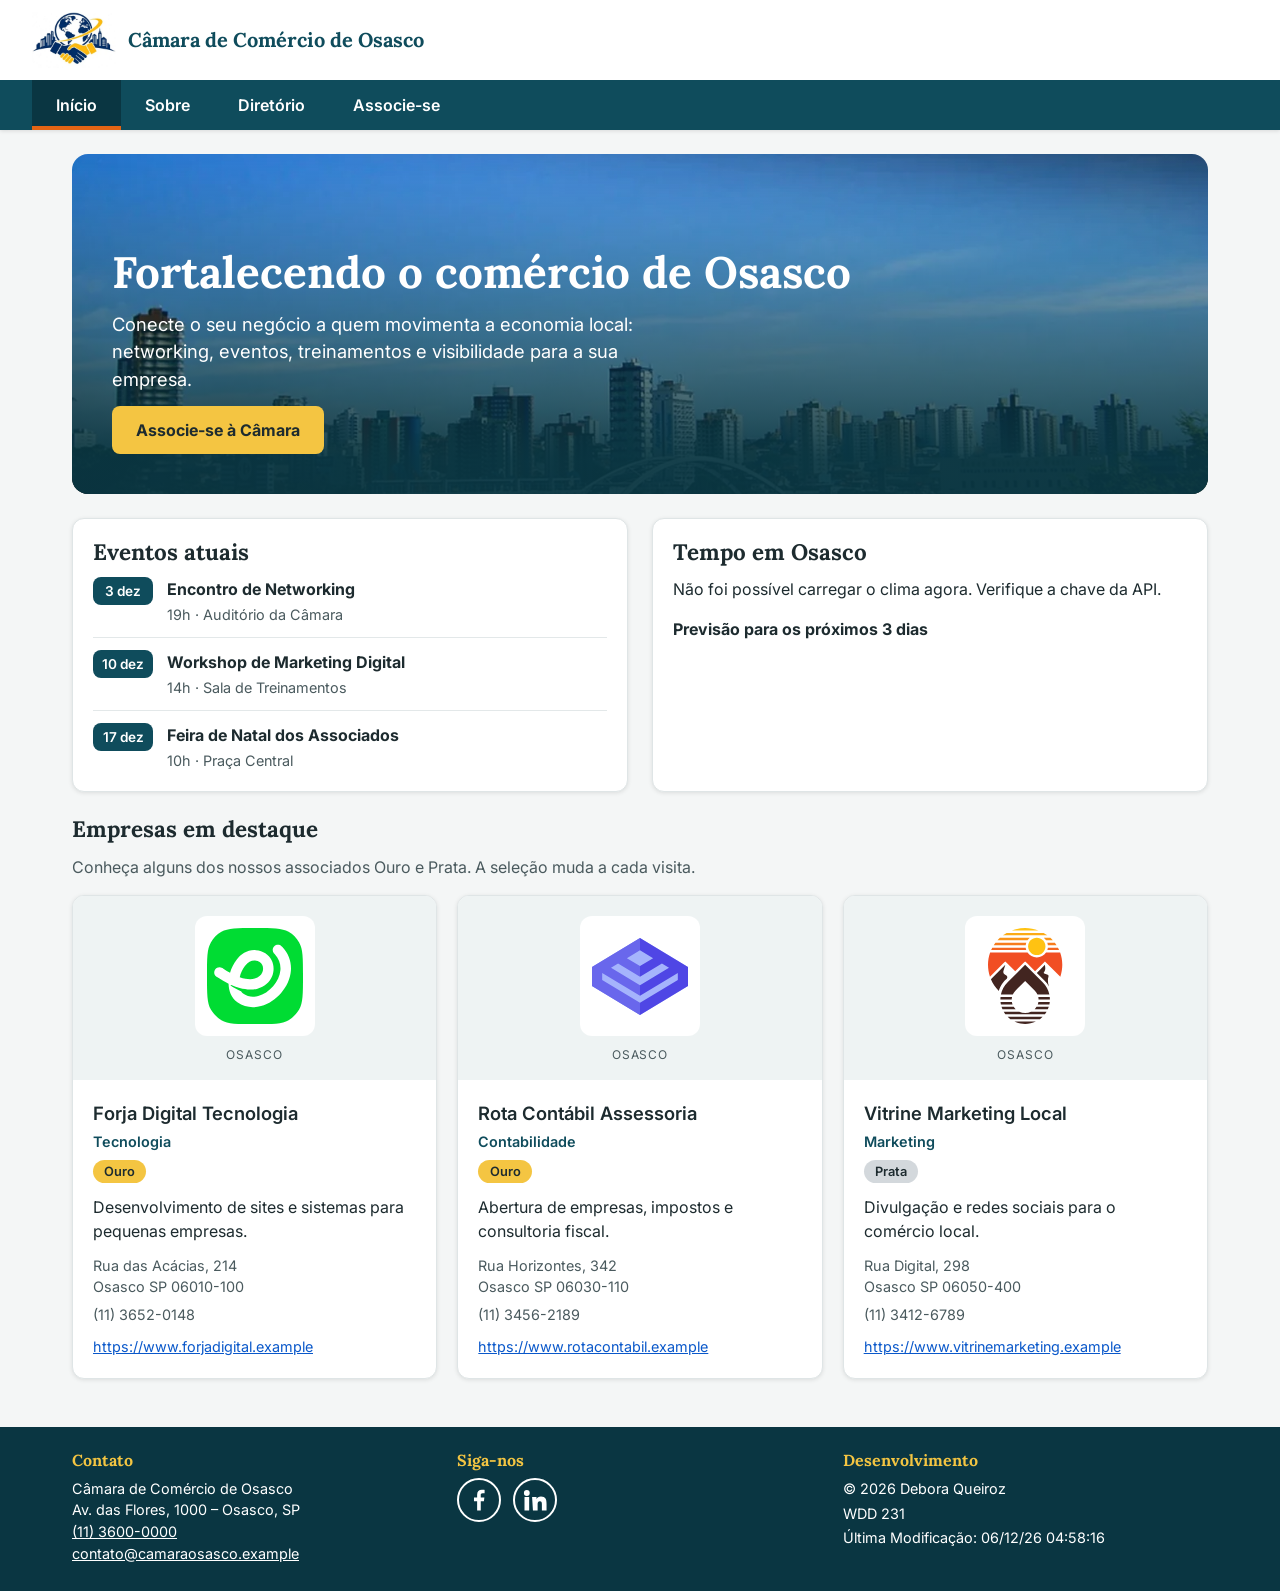
==== camara/index.html @ 23d0fd8e "site camara de comercio semana 3" ====
<!DOCTYPE html>
<html lang="pt-BR">

<head>
    <meta charset="UTF-8">
    <meta name="viewport" content="width=device-width, initial-scale=1.0">
    <title>Câmara de Comércio de Osasco | Início</title>
    <meta name="description"
        content="Câmara de Comércio de Osasco: eventos, previsão do tempo, empresas em destaque e como se associar para fortalecer o comércio local.">
    <meta name="author" content="Debora Queiroz">

    <!-- Open Graph (Facebook) -->
    <meta property="og:title" content="Câmara de Comércio de Osasco | Início">
    <meta property="og:description"
        content="Câmara de Comércio de Osasco: eventos, previsão do tempo, empresas em destaque e como se associar para fortalecer o comércio local.">
    <meta property="og:image" content="https://debora1207.github.io/wdd231/camara/imagens/camara-og.jpg">
    <meta property="og:url" content="https://debora1207.github.io/wdd231/camara/index.html">

    <link rel="preconnect" href="https://fonts.googleapis.com">
    <link rel="preconnect" href="https://fonts.gstatic.com" crossorigin>
    <link
        href="https://fonts.googleapis.com/css2?family=Inter:wght@400;500;600&family=Lora:wght@600;700&display=swap"
        rel="stylesheet">

    <link rel="icon" href="favicon.ico">
    <link rel="stylesheet" href="estilos/normalize.css">
    <link rel="stylesheet" href="estilos/telas-pequenas.css">
    <link rel="stylesheet" href="estilos/telas-grandes.css">

    <script src="scripts/navegacao.js" defer></script>
    <script src="scripts/data.js" defer></script>
    <script type="module" src="scripts/destaques.mjs"></script>
    <script type="module" src="scripts/clima.mjs"></script>
</head>

<body>
    <header>
        <div class="barra">
            <div class="marca">
                <img src="imagens/logo-camara.webp" alt="Logotipo da Câmara de Comércio de Osasco" width="84" height="56">
                <span>Câmara de Comércio de Osasco</span>
            </div>
            <button id="botaoMenu" type="button" aria-label="Abrir menu" aria-expanded="false"
                aria-controls="menuPrincipal">&#9776;</button>
        </div>
        <nav id="menuPrincipal" aria-label="Navegação principal">
            <ul>
                <li><a href="index.html" aria-current="page">Início</a></li>
                <li><a href="sobre.html">Sobre</a></li>
                <li><a href="diretorio.html">Diretório</a></li>
                <li><a href="associe-se.html">Associe-se</a></li>
            </ul>
        </nav>
    </header>

    <main class="inicio">
        <section class="banner">
            <img src="imagens/hero-osasco.webp"
                alt="Horizonte de prédios da cidade sob um céu azul, com um arco branco ao centro"
                width="1400" height="441" fetchpriority="high">
            <div class="banner-texto">
                <h1>Fortalecendo o comércio de Osasco</h1>
                <p>Conecte o seu negócio a quem movimenta a economia local: networking, eventos, treinamentos e
                    visibilidade para a sua empresa.</p>
                <a class="botao" href="associe-se.html">Associe-se à Câmara</a>
            </div>
        </section>

        <section class="bloco eventos">
            <h2>Eventos atuais</h2>
            <ul>
                <li>
                    <time datetime="2026-12-03">3 dez</time>
                    <div>
                        <h3>Encontro de Networking</h3>
                        <p>19h &middot; Auditório da Câmara</p>
                    </div>
                </li>
                <li>
                    <time datetime="2026-12-10">10 dez</time>
                    <div>
                        <h3>Workshop de Marketing Digital</h3>
                        <p>14h &middot; Sala de Treinamentos</p>
                    </div>
                </li>
                <li>
                    <time datetime="2026-12-17">17 dez</time>
                    <div>
                        <h3>Feira de Natal dos Associados</h3>
                        <p>10h &middot; Praça Central</p>
                    </div>
                </li>
            </ul>
        </section>

        <section class="bloco clima">
            <h2>Tempo em Osasco</h2>
            <div id="climaAtual" class="clima-atual" aria-live="polite">Carregando o clima...</div>
            <h3>Previsão para os próximos 3 dias</h3>
            <ul id="previsao" class="previsao"></ul>
        </section>

        <section class="destaques">
            <h2>Empresas em destaque</h2>
            <p class="subtitulo">Conheça alguns dos nossos associados Ouro e Prata. A seleção muda a cada visita.</p>
            <div id="destaques" class="grade"></div>
        </section>
    </main>

    <footer>
        <div class="rodape-grade">
            <div class="contato">
                <h2>Contato</h2>
                <address>
                    Câmara de Comércio de Osasco<br>
                    Av. das Flores, 1000 &ndash; Osasco, SP<br>
                    <a href="tel:+551136000000">(11) 3600-0000</a><br>
                    <a href="mailto:contato@camaraosasco.example">contato@camaraosasco.example</a>
                </address>
            </div>
            <div class="redes-sociais">
                <h2>Siga-nos</h2>
                <ul class="redes" aria-label="Redes sociais">
                    <li>
                        <a href="https://www.facebook.com/" aria-label="Facebook da Câmara" target="_blank"
                            rel="noopener">
                            <svg viewBox="0 0 24 24" width="28" height="28" fill="currentColor" aria-hidden="true">
                                <path
                                    d="M13.5 21v-8h2.7l.4-3.2h-3.1V7.8c0-.9.3-1.5 1.6-1.5h1.7V3.4c-.3 0-1.3-.1-2.4-.1-2.4 0-4 1.5-4 4.1v2.4H7.7V13h2.7v8z" />
                            </svg>
                        </a>
                    </li>
                    <li>
                        <a href="https://www.linkedin.com/in/deboraabqueiroz" aria-label="LinkedIn" target="_blank"
                            rel="noopener">
                            <svg viewBox="0 0 24 24" width="28" height="28" fill="currentColor" aria-hidden="true">
                                <path
                                    d="M4.98 3.5a2.5 2.5 0 11-.02 5 2.5 2.5 0 01.02-5zM3 9.5h4V21H3zM9.5 9.5h3.8v1.6h.05c.53-1 1.83-2.05 3.77-2.05 4.03 0 4.78 2.65 4.78 6.1V21h-4v-5.1c0-1.22-.02-2.78-1.7-2.78-1.7 0-1.96 1.33-1.96 2.69V21h-4z" />
                            </svg>
                        </a>
                    </li>
                </ul>
            </div>
            <div class="desenvolvimento">
                <h2>Desenvolvimento</h2>
                <p>&copy; <span id="anoAtual"></span> Debora Queiroz</p>
                <p>WDD 231</p>
                <p id="ultimaModificacao"></p>
            </div>
        </div>
    </footer>
</body>

</html>
---- camara/estilos/telas-pequenas.css ----
:root {
    --primaria: #0f4c5c;
    --primaria-escura: #0a3642;
    --secundaria: #e36414;
    --ouro: #f4c542;
    --fundo: #f4f6f6;
    --texto: #1d2b2f;
    --suave: #4a5a5e;
    --link: #0a58ca;
    --branco: #ffffff;
    --zebra: #e6f1f3;
    --fonte-titulo: "Lora", Georgia, serif;
    --fonte-texto: "Inter", Arial, sans-serif;
}

*,
*::before,
*::after {
    box-sizing: border-box;
}

body {
    font-family: var(--fonte-texto);
    font-size: 1rem;
    line-height: 1.5;
    color: var(--texto);
    background-color: var(--fundo);
}

img {
    max-width: 100%;
    height: auto;
}

h1,
h2 {
    font-family: var(--fonte-titulo);
    line-height: 1.2;
}

a {
    color: var(--link);
}

a:focus-visible,
button:focus-visible {
    outline: 3px solid var(--secundaria);
    outline-offset: 2px;
}

/* ---------- Cabeçalho e navegação ---------- */

header {
    background-color: var(--branco);
    box-shadow: 0 1px 4px rgba(0, 0, 0, 0.12);
}

.barra {
    display: flex;
    align-items: center;
    justify-content: space-between;
    gap: 0.75rem;
    padding: 0.75rem 1rem;
}

.marca {
    display: flex;
    align-items: center;
    gap: 0.75rem;
    font-family: var(--fonte-titulo);
    font-size: 1.05rem;
    font-weight: 700;
    line-height: 1.2;
    color: var(--primaria);
}

#botaoMenu {
    flex-shrink: 0;
    min-width: 44px;
    min-height: 44px;
    font-size: 1.75rem;
    line-height: 1;
    color: var(--primaria);
    background: transparent;
    border: 2px solid var(--primaria);
    border-radius: 0.25rem;
    cursor: pointer;
}

#botaoMenu:hover {
    background-color: var(--ouro);
}

nav {
    display: none;
    color: var(--branco);
    background-color: var(--primaria);
}

nav.aberto {
    display: block;
}

nav ul {
    margin: 0;
    padding: 0;
    list-style: none;
}

nav a {
    display: block;
    padding: 0.85rem 1rem;
    font-weight: 600;
    color: var(--branco);
    text-decoration: none;
    border-left: 4px solid transparent;
    border-bottom: 1px solid var(--primaria-escura);
}

nav a[aria-current="page"] {
    background-color: var(--primaria-escura);
    border-left-color: var(--secundaria);
}

nav a:hover,
nav a[aria-current="page"]:hover {
    color: var(--texto);
    background-color: var(--ouro);
}

nav a:focus-visible {
    outline-color: var(--ouro);
    outline-offset: -3px;
}

/* ---------- Conteúdo ---------- */

main {
    padding: 1rem;
}

.hero {
    position: relative;
    overflow: hidden;
    padding: 1.5rem 1.25rem;
    color: var(--branco);
    background-color: var(--primaria-escura);
    border-radius: 1rem;
}

.hero::after {
    content: "";
    position: absolute;
    top: -3rem;
    right: -3rem;
    width: 9rem;
    height: 9rem;
    border: 1.25rem solid rgba(255, 255, 255, 0.08);
    border-radius: 50%;
}

.hero .chamada {
    margin: 0 0 0.5rem;
    font-size: 0.8rem;
    font-weight: 600;
    letter-spacing: 0.12em;
    text-transform: uppercase;
    color: var(--ouro);
}

.hero h1 {
    margin: 0 0 0.75rem;
    font-size: 2rem;
}

.hero p:last-child {
    position: relative;
    margin: 0;
    max-width: 36rem;
}

.aviso {
    margin: 1rem 0;
    padding: 0.75rem 1rem;
    font-size: 0.9rem;
    background-color: #fbf3df;
    border-left: 4px solid var(--secundaria);
}

.topo-diretorio {
    display: flex;
    flex-wrap: wrap;
    align-items: center;
    justify-content: space-between;
    gap: 0.75rem;
}

.topo-diretorio h2 {
    margin: 0;
    font-size: 1.5rem;
}

.contagem {
    margin: 0.75rem 0 1rem;
    color: var(--suave);
}

.alternar {
    display: flex;
    gap: 0.5rem;
}

.alternar button {
    display: flex;
    align-items: center;
    gap: 0.4rem;
    min-height: 44px;
    padding: 0.5rem 1rem;
    font-weight: 600;
    color: var(--primaria-escura);
    background-color: var(--branco);
    border: 2px solid var(--primaria);
    border-radius: 0.5rem;
    cursor: pointer;
}

.alternar button:hover {
    background-color: var(--ouro);
}

.alternar button[aria-pressed="true"] {
    color: var(--branco);
    background-color: var(--primaria-escura);
    border-color: var(--primaria-escura);
}

.alternar button[aria-pressed="true"]:hover {
    color: var(--texto);
    background-color: var(--ouro);
}

/* ---------- Visualização em grade ---------- */

.grade {
    display: grid;
    grid-template-columns: 1fr;
    gap: 1.25rem;
}

.cartao {
    overflow: hidden;
    background-color: var(--branco);
    border: 1px solid #dfe5e6;
    border-radius: 0.75rem;
    box-shadow: 0 1px 4px rgba(0, 0, 0, 0.1);
}

.area-logo {
    padding: 1.25rem 1rem 1rem;
    text-align: center;
    background-color: #eef3f3;
}

.area-logo img {
    display: block;
    width: 120px;
    height: 120px;
    margin: 0 auto 0.6rem;
    padding: 0.75rem;
    object-fit: contain;
    background-color: var(--branco);
    border-radius: 0.75rem;
}

.cidade-topo {
    margin: 0;
    font-size: 0.75rem;
    letter-spacing: 0.08em;
    text-transform: uppercase;
    color: var(--suave);
}

.corpo {
    padding: 1.25rem;
}

.cartao h3 {
    margin: 0;
    font-family: var(--fonte-texto);
    font-size: 1.15rem;
    font-weight: 600;
}

.cartao .categoria {
    margin: 0.2rem 0 0;
    font-size: 0.9rem;
    font-weight: 600;
    color: var(--primaria);
}

.nivel {
    display: inline-block;
    margin-top: 0.5rem;
    padding: 0.1rem 0.7rem;
    font-size: 0.8rem;
    font-weight: 600;
    color: var(--texto);
    border-radius: 1rem;
}

.nivel-1 {
    background-color: #dfe9e6;
}

.nivel-2 {
    background-color: #d3d8dc;
}

.nivel-3 {
    background-color: var(--ouro);
}

.cartao .descricao {
    margin: 0.75rem 0;
}

.cartao .endereco,
.cartao .telefone {
    margin: 0.4rem 0 0;
    font-size: 0.9rem;
    color: var(--suave);
}

.cartao .site {
    display: inline-block;
    margin-top: 0.6rem;
    font-size: 0.9rem;
    word-break: break-word;
}

/* ---------- Visualização em lista ---------- */

.lista {
    display: block;
}

.lista .cartao {
    border-radius: 0;
    box-shadow: none;
    border-width: 0 0 1px;
}

.lista .cartao:nth-child(odd) {
    background-color: var(--zebra);
}

.lista .area-logo,
.lista .descricao {
    display: none;
}

.lista .corpo {
    padding: 1rem;
}

.lista .cartao .site {
    margin-top: 0.5rem;
}

/* ---------- Página inicial ---------- */

.inicio {
    display: grid;
    gap: 1.25rem;
}

.banner {
    position: relative;
    overflow: hidden;
    background-color: var(--primaria-escura);
    border-radius: 1rem;
}

.banner img {
    display: block;
    width: 100%;
    height: 320px;
    object-fit: cover;
    object-position: 54% 50%;
}

.banner-texto {
    position: absolute;
    inset: 0;
    display: flex;
    flex-direction: column;
    align-items: flex-start;
    justify-content: flex-end;
    gap: 0.75rem;
    padding: 1.25rem;
    color: var(--branco);
    background: linear-gradient(to top, rgba(10, 54, 66, 0.95) 10%, rgba(10, 54, 66, 0.3) 70%, rgba(10, 54, 66, 0));
}

.banner-texto h1 {
    margin: 0;
    font-size: 1.75rem;
}

.banner-texto p {
    margin: 0;
    max-width: 34rem;
}

.botao {
    display: inline-block;
    padding: 0.75rem 1.5rem;
    font-weight: 700;
    color: var(--texto);
    text-decoration: none;
    background-color: var(--ouro);
    border-radius: 0.5rem;
}

.botao:hover {
    background-color: var(--branco);
}

.bloco {
    padding: 1.25rem;
    background-color: var(--branco);
    border: 1px solid #dfe5e6;
    border-radius: 0.75rem;
    box-shadow: 0 1px 4px rgba(0, 0, 0, 0.1);
}

.bloco h2,
.destaques h2 {
    margin: 0 0 0.75rem;
    font-size: 1.4rem;
}

.bloco h3 {
    font-family: var(--fonte-texto);
}

.eventos ul {
    margin: 0;
    padding: 0;
    list-style: none;
}

.eventos li {
    display: flex;
    align-items: flex-start;
    gap: 0.9rem;
    padding: 0.75rem 0;
    border-bottom: 1px solid #e3e8e9;
}

.eventos li:first-child {
    padding-top: 0;
}

.eventos li:last-child {
    padding-bottom: 0;
    border-bottom: none;
}

.eventos time {
    flex-shrink: 0;
    min-width: 3.75rem;
    padding: 0.35rem 0.4rem;
    font-size: 0.85rem;
    font-weight: 600;
    line-height: 1.2;
    text-align: center;
    color: var(--branco);
    background-color: var(--primaria);
    border-radius: 0.5rem;
}

.eventos h3 {
    margin: 0;
    font-size: 1rem;
}

.eventos p {
    margin: 0.15rem 0 0;
    font-size: 0.9rem;
    color: var(--suave);
}

.clima-atual {
    display: flex;
    align-items: center;
    gap: 0.75rem;
    margin-bottom: 1rem;
}

.clima-atual img {
    background-color: #eef3f3;
    border-radius: 50%;
}

.temperatura {
    margin: 0;
    font-size: 2.25rem;
    font-weight: 700;
    line-height: 1;
}

.descricao-clima {
    margin: 0.2rem 0 0;
    color: var(--suave);
}

.clima h3 {
    margin: 0 0 0.5rem;
    font-size: 1rem;
}

.previsao {
    display: grid;
    grid-template-columns: repeat(3, 1fr);
    gap: 0.5rem;
    margin: 0;
    padding: 0;
    list-style: none;
}

.previsao li {
    padding: 0.6rem 0.4rem;
    font-size: 0.85rem;
    text-align: center;
    background-color: #eef3f3;
    border-radius: 0.5rem;
}

.previsao .dia,
.previsao .temps {
    display: block;
}

.previsao .dia {
    font-weight: 600;
}

.destaques .subtitulo {
    margin: 0 0 1rem;
    color: var(--suave);
}

/* ---------- Rodapé ---------- */

footer {
    margin-top: 1.5rem;
    color: var(--branco);
    background-color: var(--primaria-escura);
}

.rodape-grade {
    display: grid;
    gap: 1.25rem;
    padding: 1.5rem 1rem;
    text-align: center;
}

footer h2 {
    margin: 0 0 0.5rem;
    font-size: 1rem;
    color: var(--ouro);
}

footer p,
footer address {
    margin: 0.2rem 0;
    font-size: 0.9rem;
    font-style: normal;
}

footer a {
    color: var(--branco);
}

.redes {
    display: flex;
    justify-content: center;
    gap: 0.75rem;
    margin: 0;
    padding: 0;
    list-style: none;
}

.redes a {
    display: flex;
    align-items: center;
    justify-content: center;
    width: 44px;
    height: 44px;
    border: 2px solid var(--branco);
    border-radius: 50%;
}

.redes a:hover {
    color: var(--texto);
    background-color: var(--ouro);
    border-color: var(--ouro);
}
---- camara/estilos/telas-grandes.css ----
/* Telas grandes: este arquivo vem depois de telas-pequenas.css */

@media (min-width: 768px) {

    .barra {
        padding: 0.75rem 2rem;
    }

    .marca {
        font-size: 1.25rem;
    }

    #botaoMenu {
        display: none;
    }

    nav {
        display: block;
    }

    nav ul {
        display: flex;
        padding: 0 2rem;
    }

    nav a {
        padding: 0.8rem 1.5rem;
        border-left: none;
        border-bottom: none;
        box-shadow: inset 0 -4px 0 transparent;
    }

    nav a[aria-current="page"] {
        box-shadow: inset 0 -4px 0 var(--secundaria);
    }

    main {
        max-width: 1200px;
        margin: 0 auto;
        padding: 1.5rem 2rem;
    }

    .hero {
        padding: 2.5rem 2.5rem;
    }

    .hero h1 {
        font-size: 3rem;
    }

    .hero::after {
        top: -4rem;
        right: -4rem;
        width: 14rem;
        height: 14rem;
    }

    .grade {
        grid-template-columns: repeat(auto-fill, minmax(280px, 1fr));
    }

    .lista .corpo {
        display: grid;
        grid-template-columns: 1.3fr 1.5fr 1fr 1.6fr;
        gap: 1rem;
        align-items: center;
        padding: 1rem 1.25rem;
    }

    .lista .cartao .endereco,
    .lista .cartao .telefone,
    .lista .cartao .site {
        margin: 0;
    }

    .rodape-grade {
        grid-template-columns: repeat(3, 1fr);
        max-width: 1200px;
        margin: 0 auto;
        padding: 1.5rem 2rem;
        text-align: left;
    }

    .redes {
        justify-content: flex-start;
    }
}

@media (min-width: 768px) {

    .inicio {
        grid-template-columns: 1fr 1fr;
        gap: 1.5rem;
    }

    .banner,
    .destaques {
        grid-column: 1 / -1;
    }

    .banner img {
        height: 340px;
        object-position: 50% 50%;
    }

    .banner-texto {
        padding: 2.5rem;
    }

    .banner-texto h1 {
        font-size: 2.75rem;
    }

    .banner-texto p {
        font-size: 1.15rem;
    }

    .destaques .grade {
        grid-template-columns: repeat(3, 1fr);
    }
}
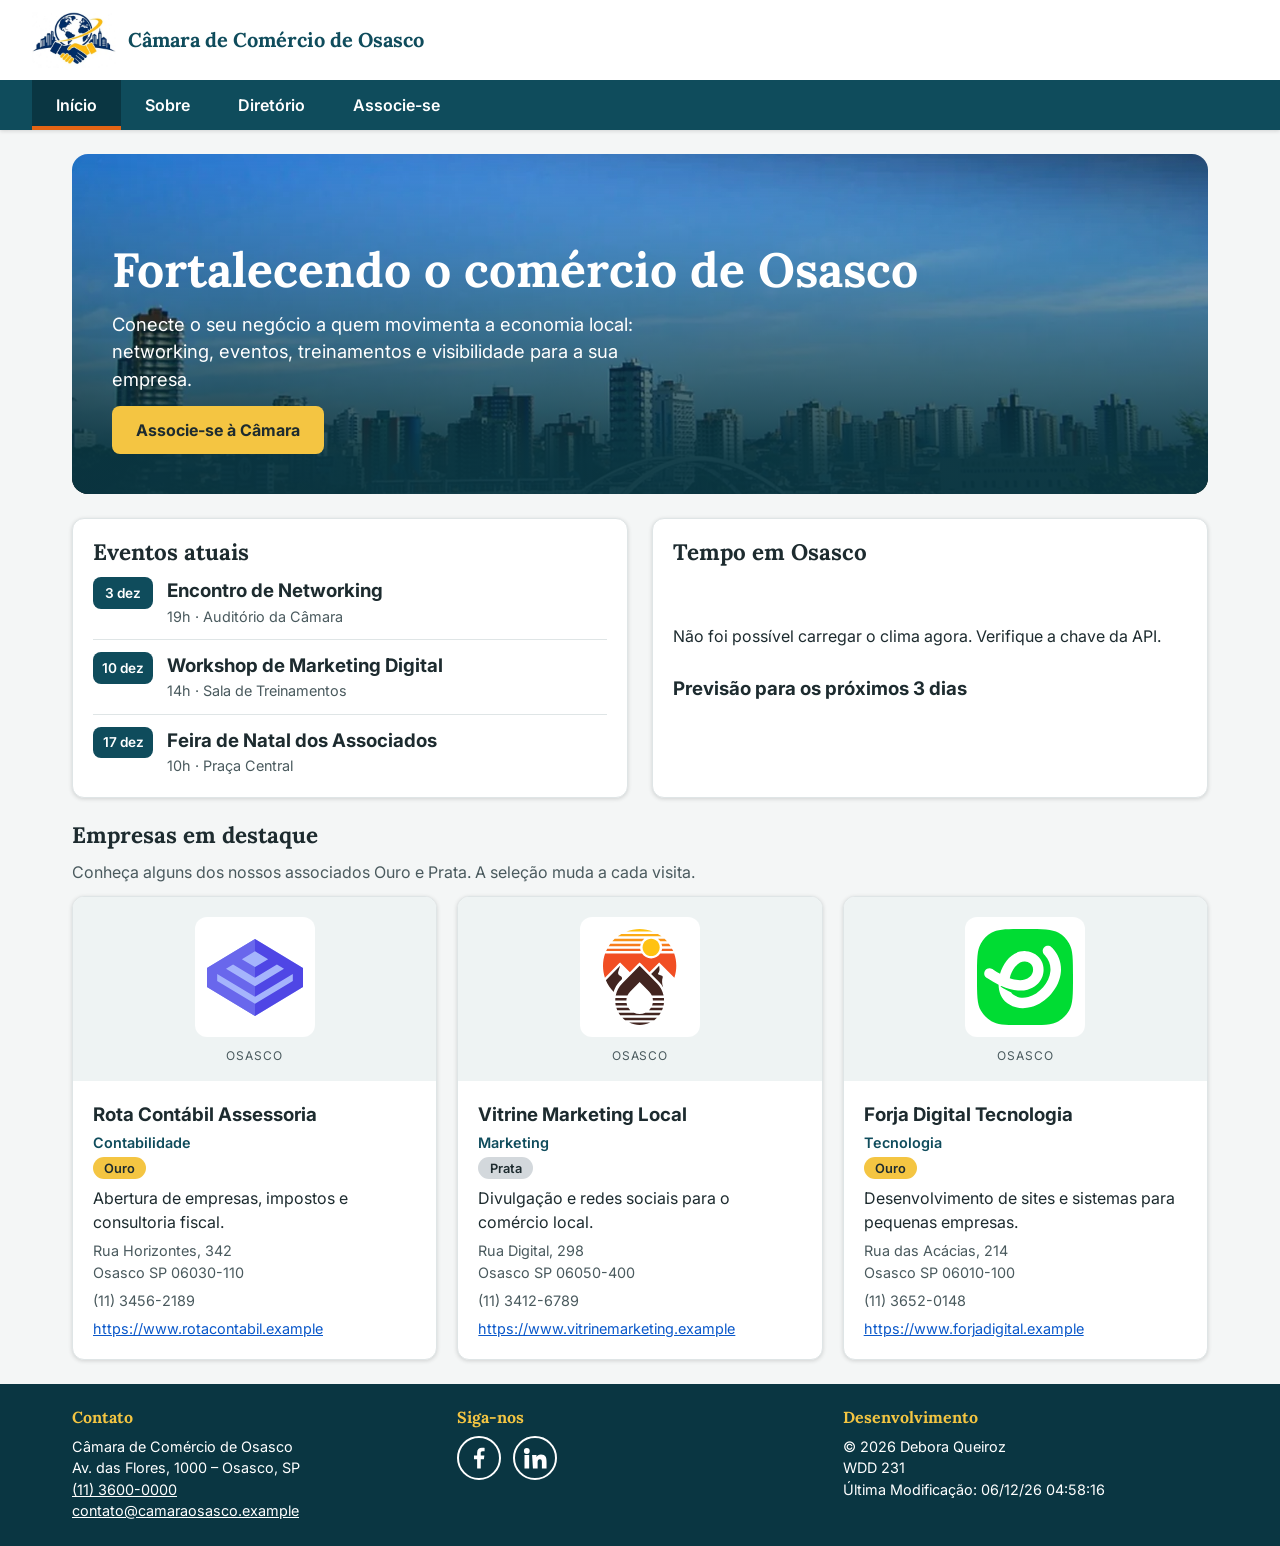
==== commit bc0a421d: "criacao da pagina de associados" ====
--- a/camara/index.html
+++ b/camara/index.html
@@ -18,8 +18,7 @@
 
     <link rel="preconnect" href="https://fonts.googleapis.com">
     <link rel="preconnect" href="https://fonts.gstatic.com" crossorigin>
-    <link
-        href="https://fonts.googleapis.com/css2?family=Inter:wght@400;500;600&family=Lora:wght@600;700&display=swap"
+    <link href="https://fonts.googleapis.com/css2?family=Inter:wght@400;500;600&family=Lora:wght@600;700&display=swap"
         rel="stylesheet">
 
     <link rel="icon" href="favicon.ico">
@@ -37,7 +36,8 @@
     <header>
         <div class="barra">
             <div class="marca">
-                <img src="imagens/logo-camara.webp" alt="Logotipo da Câmara de Comércio de Osasco" width="84" height="56">
+                <img src="imagens/logo-camara.webp" alt="Logotipo da Câmara de Comércio de Osasco" width="84"
+                    height="56">
                 <span>Câmara de Comércio de Osasco</span>
             </div>
             <button id="botaoMenu" type="button" aria-label="Abrir menu" aria-expanded="false"
@@ -48,7 +48,7 @@
                 <li><a href="index.html" aria-current="page">Início</a></li>
                 <li><a href="sobre.html">Sobre</a></li>
                 <li><a href="diretorio.html">Diretório</a></li>
-                <li><a href="associe-se.html">Associe-se</a></li>
+                <li><a href="associacao.html">Associe-se</a></li>
             </ul>
         </nav>
     </header>
@@ -56,13 +56,13 @@
     <main class="inicio">
         <section class="banner">
             <img src="imagens/hero-osasco.webp"
-                alt="Horizonte de prédios da cidade sob um céu azul, com um arco branco ao centro"
-                width="1400" height="441" fetchpriority="high">
+                alt="Horizonte de prédios da cidade sob um céu azul, com um arco branco ao centro" width="1400"
+                height="441" fetchpriority="high">
             <div class="banner-texto">
                 <h1>Fortalecendo o comércio de Osasco</h1>
                 <p>Conecte o seu negócio a quem movimenta a economia local: networking, eventos, treinamentos e
                     visibilidade para a sua empresa.</p>
-                <a class="botao" href="associe-se.html">Associe-se à Câmara</a>
+                <a class="botao" href="associacao.html">Associe-se à Câmara</a>
             </div>
         </section>
 
@@ -151,4 +151,4 @@
     </footer>
 </body>
 
-</html>
+</html>
--- a/camara/estilos/telas-pequenas.css
+++ b/camara/estilos/telas-pequenas.css
@@ -4,14 +4,18 @@
     --secundaria: #e36414;
     --ouro: #f4c542;
     --fundo: #f4f6f6;
+    --claro: #eef3f3;
+    --zebra: #e6f1f3;
+    --linha: #dfe5e6;
     --texto: #1d2b2f;
     --suave: #4a5a5e;
     --link: #0a58ca;
     --branco: #ffffff;
-    --zebra: #e6f1f3;
+    --sombra: 0 1px 4px #00000026;
     --fonte-titulo: "Lora", Georgia, serif;
     --fonte-texto: "Inter", Arial, sans-serif;
 }
+
 
 *,
 *::before,
@@ -21,15 +25,18 @@
 
 body {
     font-family: var(--fonte-texto);
-    font-size: 1rem;
     line-height: 1.5;
     color: var(--texto);
     background-color: var(--fundo);
 }
 
-img {
-    max-width: 100%;
-    height: auto;
+h1,
+h2,
+h3,
+p,
+ul,
+address {
+    margin: 0;
 }
 
 h1,
@@ -38,6 +45,24 @@
     line-height: 1.2;
 }
 
+h1 {
+    font-size: 2rem;
+}
+
+h2 {
+    font-size: 1.4rem;
+}
+
+ul {
+    padding: 0;
+    list-style: none;
+}
+
+img {
+    max-width: 100%;
+    height: auto;
+}
+
 a {
     color: var(--link);
 }
@@ -48,25 +73,36 @@
     outline-offset: 2px;
 }
 
-/* ---------- Cabeçalho e navegação ---------- */
+button {
+    min-height: 44px;
+    padding: 0.5rem 1rem;
+    font-weight: 600;
+    color: var(--primaria-escura);
+    background-color: var(--branco);
+    border: 2px solid var(--primaria);
+    border-radius: 0.5rem;
+    cursor: pointer;
+}
+
 
 header {
     background-color: var(--branco);
-    box-shadow: 0 1px 4px rgba(0, 0, 0, 0.12);
+    box-shadow: var(--sombra);
+}
+
+.barra,
+.marca {
+    display: flex;
+    align-items: center;
+    gap: 0.75rem;
 }
 
 .barra {
-    display: flex;
-    align-items: center;
     justify-content: space-between;
-    gap: 0.75rem;
     padding: 0.75rem 1rem;
 }
 
 .marca {
-    display: flex;
-    align-items: center;
-    gap: 0.75rem;
     font-family: var(--fonte-titulo);
     font-size: 1.05rem;
     font-weight: 700;
@@ -77,18 +113,10 @@
 #botaoMenu {
     flex-shrink: 0;
     min-width: 44px;
-    min-height: 44px;
+    padding: 0 0.6rem;
     font-size: 1.75rem;
     line-height: 1;
-    color: var(--primaria);
-    background: transparent;
-    border: 2px solid var(--primaria);
     border-radius: 0.25rem;
-    cursor: pointer;
-}
-
-#botaoMenu:hover {
-    background-color: var(--ouro);
 }
 
 nav {
@@ -99,12 +127,6 @@
 
 nav.aberto {
     display: block;
-}
-
-nav ul {
-    margin: 0;
-    padding: 0;
-    list-style: none;
 }
 
 nav a {
@@ -113,19 +135,12 @@
     font-weight: 600;
     color: var(--branco);
     text-decoration: none;
-    border-left: 4px solid transparent;
     border-bottom: 1px solid var(--primaria-escura);
 }
 
 nav a[aria-current="page"] {
     background-color: var(--primaria-escura);
-    border-left-color: var(--secundaria);
-}
-
-nav a:hover,
-nav a[aria-current="page"]:hover {
-    color: var(--texto);
-    background-color: var(--ouro);
+    box-shadow: inset 4px 0 0 var(--secundaria);
 }
 
 nav a:focus-visible {
@@ -133,34 +148,31 @@
     outline-offset: -3px;
 }
 
-/* ---------- Conteúdo ---------- */
 
 main {
+    display: grid;
+    gap: 1.25rem;
     padding: 1rem;
 }
 
-.hero {
-    position: relative;
-    overflow: hidden;
-    padding: 1.5rem 1.25rem;
+.hero,
+.banner {
     color: var(--branco);
     background-color: var(--primaria-escura);
     border-radius: 1rem;
 }
 
-.hero::after {
-    content: "";
-    position: absolute;
-    top: -3rem;
-    right: -3rem;
-    width: 9rem;
-    height: 9rem;
-    border: 1.25rem solid rgba(255, 255, 255, 0.08);
-    border-radius: 50%;
-}
-
-.hero .chamada {
-    margin: 0 0 0.5rem;
+.hero {
+    display: grid;
+    gap: 0.75rem;
+    padding: 1.5rem 1.25rem;
+}
+
+.hero p {
+    max-width: 36rem;
+}
+
+.chamada {
     font-size: 0.8rem;
     font-weight: 600;
     letter-spacing: 0.12em;
@@ -168,25 +180,33 @@
     color: var(--ouro);
 }
 
-.hero h1 {
-    margin: 0 0 0.75rem;
-    font-size: 2rem;
-}
-
-.hero p:last-child {
-    position: relative;
-    margin: 0;
-    max-width: 36rem;
-}
-
 .aviso {
-    margin: 1rem 0;
     padding: 0.75rem 1rem;
     font-size: 0.9rem;
     background-color: #fbf3df;
     border-left: 4px solid var(--secundaria);
 }
 
+.cartao,
+.bloco {
+    overflow: hidden;
+    background-color: var(--branco);
+    border: 1px solid var(--linha);
+    border-radius: 0.75rem;
+    box-shadow: var(--sombra);
+}
+
+.associados,
+.destaques,
+.bloco {
+    display: grid;
+    gap: 0.75rem;
+}
+
+.bloco {
+    padding: 1.25rem;
+}
+
 .topo-diretorio {
     display: flex;
     flex-wrap: wrap;
@@ -195,15 +215,13 @@
     gap: 0.75rem;
 }
 
-.topo-diretorio h2 {
-    margin: 0;
-    font-size: 1.5rem;
-}
-
-.contagem {
-    margin: 0.75rem 0 1rem;
+.contagem,
+.subtitulo,
+.eventos p,
+.descricao-clima {
     color: var(--suave);
 }
+
 
 .alternar {
     display: flex;
@@ -214,18 +232,6 @@
     display: flex;
     align-items: center;
     gap: 0.4rem;
-    min-height: 44px;
-    padding: 0.5rem 1rem;
-    font-weight: 600;
-    color: var(--primaria-escura);
-    background-color: var(--branco);
-    border: 2px solid var(--primaria);
-    border-radius: 0.5rem;
-    cursor: pointer;
-}
-
-.alternar button:hover {
-    background-color: var(--ouro);
 }
 
 .alternar button[aria-pressed="true"] {
@@ -234,38 +240,24 @@
     border-color: var(--primaria-escura);
 }
 
-.alternar button[aria-pressed="true"]:hover {
-    color: var(--texto);
-    background-color: var(--ouro);
-}
-
-/* ---------- Visualização em grade ---------- */
-
-.grade {
-    display: grid;
-    grid-template-columns: 1fr;
+
+.grade,
+.lista {
+    display: grid;
     gap: 1.25rem;
 }
 
-.cartao {
-    overflow: hidden;
-    background-color: var(--branco);
-    border: 1px solid #dfe5e6;
-    border-radius: 0.75rem;
-    box-shadow: 0 1px 4px rgba(0, 0, 0, 0.1);
-}
-
 .area-logo {
+    display: grid;
+    justify-items: center;
+    gap: 0.6rem;
     padding: 1.25rem 1rem 1rem;
-    text-align: center;
-    background-color: #eef3f3;
+    background-color: var(--claro);
 }
 
 .area-logo img {
-    display: block;
     width: 120px;
     height: 120px;
-    margin: 0 auto 0.6rem;
     padding: 0.75rem;
     object-fit: contain;
     background-color: var(--branco);
@@ -273,7 +265,6 @@
 }
 
 .cidade-topo {
-    margin: 0;
     font-size: 0.75rem;
     letter-spacing: 0.08em;
     text-transform: uppercase;
@@ -281,73 +272,66 @@
 }
 
 .corpo {
+    display: grid;
+    gap: 0.4rem;
     padding: 1.25rem;
 }
 
-.cartao h3 {
-    margin: 0;
-    font-family: var(--fonte-texto);
-    font-size: 1.15rem;
-    font-weight: 600;
-}
-
-.cartao .categoria {
-    margin: 0.2rem 0 0;
+.titulo {
+    display: grid;
+    justify-items: start;
+    gap: 0.2rem;
+}
+
+.categoria {
     font-size: 0.9rem;
     font-weight: 600;
     color: var(--primaria);
 }
 
 .nivel {
-    display: inline-block;
-    margin-top: 0.5rem;
     padding: 0.1rem 0.7rem;
     font-size: 0.8rem;
     font-weight: 600;
-    color: var(--texto);
+    background-color: var(--nivel);
     border-radius: 1rem;
 }
 
 .nivel-1 {
-    background-color: #dfe9e6;
+    --nivel: #dfe9e6;
 }
 
 .nivel-2 {
-    background-color: #d3d8dc;
+    --nivel: #d3d8dc;
 }
 
 .nivel-3 {
-    background-color: var(--ouro);
-}
-
-.cartao .descricao {
-    margin: 0.75rem 0;
-}
-
-.cartao .endereco,
-.cartao .telefone {
-    margin: 0.4rem 0 0;
+    --nivel: var(--ouro);
+}
+
+.endereco,
+.telefone,
+.site {
     font-size: 0.9rem;
+}
+
+.endereco,
+.telefone {
     color: var(--suave);
 }
 
-.cartao .site {
-    display: inline-block;
-    margin-top: 0.6rem;
-    font-size: 0.9rem;
-    word-break: break-word;
-}
-
-/* ---------- Visualização em lista ---------- */
+.site {
+    overflow-wrap: anywhere;
+}
 
 .lista {
-    display: block;
+    gap: 0;
 }
 
 .lista .cartao {
+    border-width: 0 0 1px;
     border-radius: 0;
     box-shadow: none;
-    border-width: 0 0 1px;
 }
 
 .lista .cartao:nth-child(odd) {
@@ -359,26 +343,10 @@
     display: none;
 }
 
-.lista .corpo {
-    padding: 1rem;
-}
-
-.lista .cartao .site {
-    margin-top: 0.5rem;
-}
-
-/* ---------- Página inicial ---------- */
-
-.inicio {
-    display: grid;
-    gap: 1.25rem;
-}
 
 .banner {
     position: relative;
     overflow: hidden;
-    background-color: var(--primaria-escura);
-    border-radius: 1rem;
 }
 
 .banner img {
@@ -392,28 +360,19 @@
 .banner-texto {
     position: absolute;
     inset: 0;
-    display: flex;
-    flex-direction: column;
-    align-items: flex-start;
-    justify-content: flex-end;
+    display: grid;
+    align-content: end;
+    justify-items: start;
     gap: 0.75rem;
     padding: 1.25rem;
-    color: var(--branco);
-    background: linear-gradient(to top, rgba(10, 54, 66, 0.95) 10%, rgba(10, 54, 66, 0.3) 70%, rgba(10, 54, 66, 0));
-}
-
-.banner-texto h1 {
-    margin: 0;
-    font-size: 1.75rem;
+    background: linear-gradient(to top, #0a3642f2 10%, #0a36424d 70%, #0a364200);
 }
 
 .banner-texto p {
-    margin: 0;
     max-width: 34rem;
 }
 
 .botao {
-    display: inline-block;
     padding: 0.75rem 1.5rem;
     font-weight: 700;
     color: var(--texto);
@@ -426,135 +385,78 @@
     background-color: var(--branco);
 }
 
-.bloco {
-    padding: 1.25rem;
-    background-color: var(--branco);
-    border: 1px solid #dfe5e6;
-    border-radius: 0.75rem;
-    box-shadow: 0 1px 4px rgba(0, 0, 0, 0.1);
-}
-
-.bloco h2,
-.destaques h2 {
-    margin: 0 0 0.75rem;
-    font-size: 1.4rem;
-}
-
-.bloco h3 {
-    font-family: var(--fonte-texto);
-}
-
 .eventos ul {
-    margin: 0;
-    padding: 0;
-    list-style: none;
+    display: grid;
+    gap: 0.75rem;
 }
 
 .eventos li {
     display: flex;
-    align-items: flex-start;
     gap: 0.9rem;
-    padding: 0.75rem 0;
-    border-bottom: 1px solid #e3e8e9;
-}
-
-.eventos li:first-child {
-    padding-top: 0;
-}
-
-.eventos li:last-child {
-    padding-bottom: 0;
-    border-bottom: none;
+}
+
+.eventos li+li {
+    padding-top: 0.75rem;
+    border-top: 1px solid var(--linha);
 }
 
 .eventos time {
-    flex-shrink: 0;
+    align-self: start;
     min-width: 3.75rem;
-    padding: 0.35rem 0.4rem;
+    padding: 0.35rem 0.5rem;
     font-size: 0.85rem;
     font-weight: 600;
-    line-height: 1.2;
     text-align: center;
     color: var(--branco);
     background-color: var(--primaria);
     border-radius: 0.5rem;
 }
 
-.eventos h3 {
-    margin: 0;
-    font-size: 1rem;
-}
-
 .eventos p {
-    margin: 0.15rem 0 0;
     font-size: 0.9rem;
-    color: var(--suave);
 }
 
 .clima-atual {
     display: flex;
     align-items: center;
     gap: 0.75rem;
-    margin-bottom: 1rem;
 }
 
 .clima-atual img {
-    background-color: #eef3f3;
+    background-color: var(--claro);
     border-radius: 50%;
 }
 
 .temperatura {
-    margin: 0;
     font-size: 2.25rem;
     font-weight: 700;
     line-height: 1;
 }
 
-.descricao-clima {
-    margin: 0.2rem 0 0;
-    color: var(--suave);
-}
-
-.clima h3 {
-    margin: 0 0 0.5rem;
-    font-size: 1rem;
-}
-
 .previsao {
     display: grid;
     grid-template-columns: repeat(3, 1fr);
     gap: 0.5rem;
-    margin: 0;
-    padding: 0;
-    list-style: none;
 }
 
 .previsao li {
     padding: 0.6rem 0.4rem;
     font-size: 0.85rem;
     text-align: center;
-    background-color: #eef3f3;
+    background-color: var(--claro);
     border-radius: 0.5rem;
 }
 
-.previsao .dia,
-.previsao .temps {
+.previsao span {
     display: block;
 }
 
-.previsao .dia {
-    font-weight: 600;
-}
-
-.destaques .subtitulo {
-    margin: 0 0 1rem;
-    color: var(--suave);
-}
-
-/* ---------- Rodapé ---------- */
+.dia {
+    font-weight: 600;
+}
+
 
 footer {
-    margin-top: 1.5rem;
     color: var(--branco);
     background-color: var(--primaria-escura);
 }
@@ -567,14 +469,13 @@
 }
 
 footer h2 {
-    margin: 0 0 0.5rem;
+    margin-bottom: 0.5rem;
     font-size: 1rem;
     color: var(--ouro);
 }
 
 footer p,
 footer address {
-    margin: 0.2rem 0;
     font-size: 0.9rem;
     font-style: normal;
 }
@@ -587,23 +488,25 @@
     display: flex;
     justify-content: center;
     gap: 0.75rem;
-    margin: 0;
-    padding: 0;
-    list-style: none;
 }
 
 .redes a {
-    display: flex;
-    align-items: center;
-    justify-content: center;
+    display: grid;
+    place-items: center;
     width: 44px;
     height: 44px;
     border: 2px solid var(--branco);
     border-radius: 50%;
 }
 
+
+nav a:hover,
+nav a[aria-current="page"]:hover,
+.alternar button:hover,
+.alternar button[aria-pressed="true"]:hover,
+#botaoMenu:hover,
 .redes a:hover {
     color: var(--texto);
     background-color: var(--ouro);
     border-color: var(--ouro);
-}
+}
--- a/camara/estilos/telas-grandes.css
+++ b/camara/estilos/telas-grandes.css
@@ -1,6 +1,8 @@
-/* Telas grandes: este arquivo vem depois de telas-pequenas.css */
+@media (min-width: 768px) {
 
-@media (min-width: 768px) {
+    h1 {
+        font-size: 3rem;
+    }
 
     .barra {
         padding: 0.75rem 2rem;
@@ -25,9 +27,7 @@
 
     nav a {
         padding: 0.8rem 1.5rem;
-        border-left: none;
         border-bottom: none;
-        box-shadow: inset 0 -4px 0 transparent;
     }
 
     nav a[aria-current="page"] {
@@ -35,62 +35,18 @@
     }
 
     main {
+        gap: 1.5rem;
         max-width: 1200px;
         margin: 0 auto;
         padding: 1.5rem 2rem;
     }
 
-    .hero {
-        padding: 2.5rem 2.5rem;
+    main.inicio {
+        grid-template-columns: 1fr 1fr;
     }
 
-    .hero h1 {
-        font-size: 3rem;
-    }
-
-    .hero::after {
-        top: -4rem;
-        right: -4rem;
-        width: 14rem;
-        height: 14rem;
-    }
-
-    .grade {
-        grid-template-columns: repeat(auto-fill, minmax(280px, 1fr));
-    }
-
-    .lista .corpo {
-        display: grid;
-        grid-template-columns: 1.3fr 1.5fr 1fr 1.6fr;
-        gap: 1rem;
-        align-items: center;
-        padding: 1rem 1.25rem;
-    }
-
-    .lista .cartao .endereco,
-    .lista .cartao .telefone,
-    .lista .cartao .site {
-        margin: 0;
-    }
-
-    .rodape-grade {
-        grid-template-columns: repeat(3, 1fr);
-        max-width: 1200px;
-        margin: 0 auto;
-        padding: 1.5rem 2rem;
-        text-align: left;
-    }
-
-    .redes {
-        justify-content: flex-start;
-    }
-}
-
-@media (min-width: 768px) {
-
-    .inicio {
-        grid-template-columns: 1fr 1fr;
-        gap: 1.5rem;
+    .hero {
+        padding: 2.5rem;
     }
 
     .banner,
@@ -107,15 +63,33 @@
         padding: 2.5rem;
     }
 
-    .banner-texto h1 {
-        font-size: 2.75rem;
+    .banner-texto p {
+        font-size: 1.15rem;
     }
 
-    .banner-texto p {
-        font-size: 1.15rem;
+    .grade {
+        grid-template-columns: repeat(auto-fill, minmax(280px, 1fr));
     }
 
     .destaques .grade {
         grid-template-columns: repeat(3, 1fr);
     }
-}
+
+    .lista .corpo {
+        grid-template-columns: 1.3fr 1.5fr 1fr 1.6fr;
+        gap: 1rem;
+        align-items: center;
+    }
+
+    .rodape-grade {
+        grid-template-columns: repeat(3, 1fr);
+        max-width: 1200px;
+        margin: 0 auto;
+        padding: 1.5rem 2rem;
+        text-align: left;
+    }
+
+    .redes {
+        justify-content: flex-start;
+    }
+}
